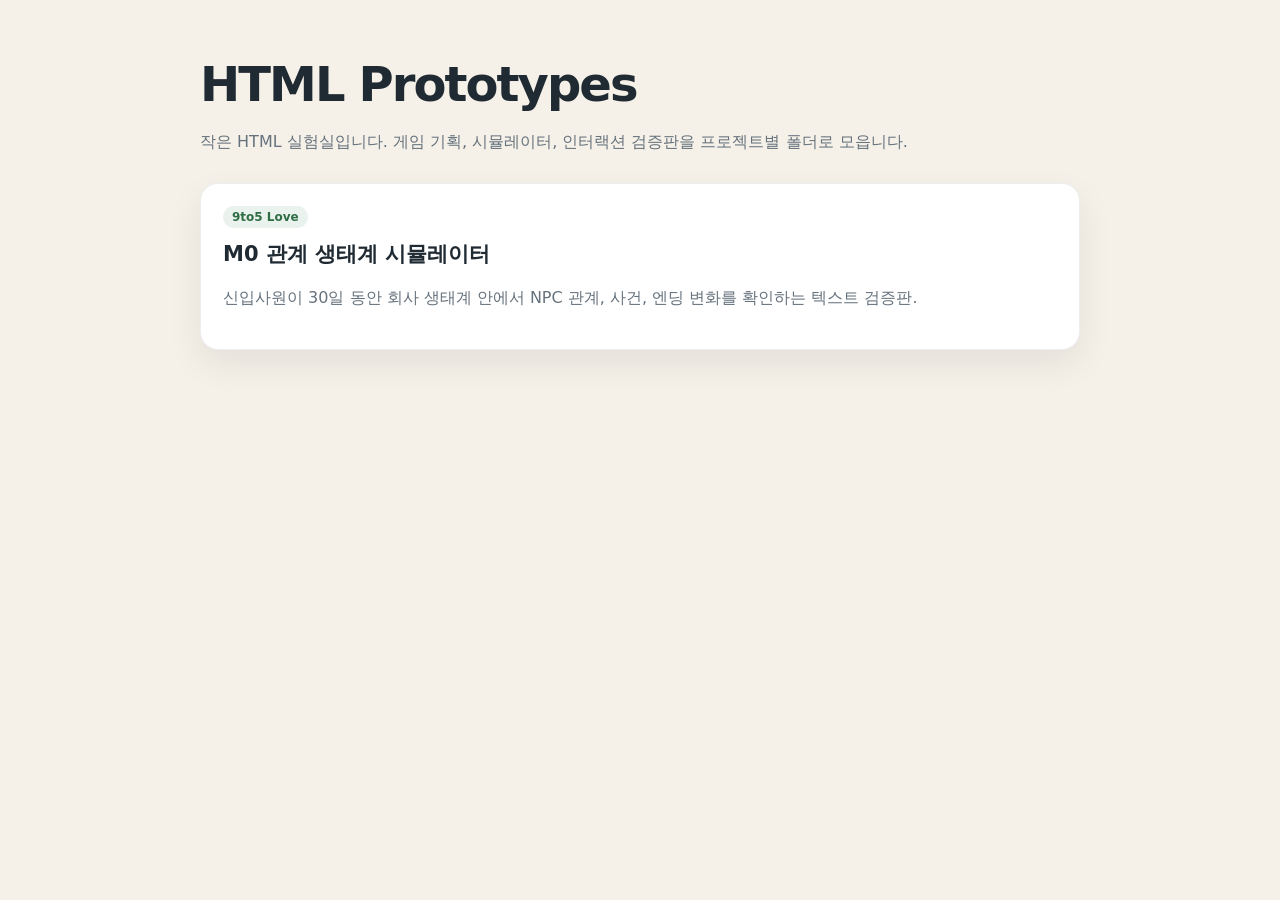
==== index.html @ ba5c9fd0 "add 9to5 relation simulator prototype" ====
<!doctype html>
<html lang="ko">
<head>
  <meta charset="utf-8" />
  <meta name="viewport" content="width=device-width, initial-scale=1" />
  <title>kkanbi HTML Prototypes</title>
  <style>
    body {
      margin: 0;
      font-family: system-ui, -apple-system, BlinkMacSystemFont, "Segoe UI", sans-serif;
      background: #f5f1e8;
      color: #1f2a33;
    }
    main {
      max-width: 880px;
      margin: 0 auto;
      padding: 56px 22px;
    }
    h1 {
      margin: 0 0 10px;
      font-size: clamp(30px, 5vw, 48px);
      letter-spacing: -0.04em;
    }
    p {
      color: #66727d;
      line-height: 1.7;
    }
    .grid {
      display: grid;
      grid-template-columns: repeat(auto-fit, minmax(260px, 1fr));
      gap: 16px;
      margin-top: 28px;
    }
    a.card {
      display: block;
      padding: 22px;
      border-radius: 18px;
      background: #fff;
      color: inherit;
      text-decoration: none;
      box-shadow: 0 14px 34px rgba(33, 40, 48, 0.08);
      border: 1px solid rgba(31, 42, 51, 0.08);
    }
    a.card:hover {
      transform: translateY(-2px);
      transition: transform 160ms ease;
    }
    .tag {
      display: inline-block;
      margin-bottom: 12px;
      padding: 4px 9px;
      border-radius: 999px;
      background: #e9f2ec;
      color: #2f6d45;
      font-size: 12px;
      font-weight: 800;
    }
    h2 {
      margin: 0 0 8px;
      font-size: 21px;
    }
  </style>
</head>
<body>
  <main>
    <h1>HTML Prototypes</h1>
    <p>작은 HTML 실험실입니다. 게임 기획, 시뮬레이터, 인터랙션 검증판을 프로젝트별 폴더로 모읍니다.</p>

    <section class="grid">
      <a class="card" href="./9to5-love/m0-relation-simulator/">
        <span class="tag">9to5 Love</span>
        <h2>M0 관계 생태계 시뮬레이터</h2>
        <p>신입사원이 30일 동안 회사 생태계 안에서 NPC 관계, 사건, 엔딩 변화를 확인하는 텍스트 검증판.</p>
      </a>
    </section>
  </main>
</body>
</html>
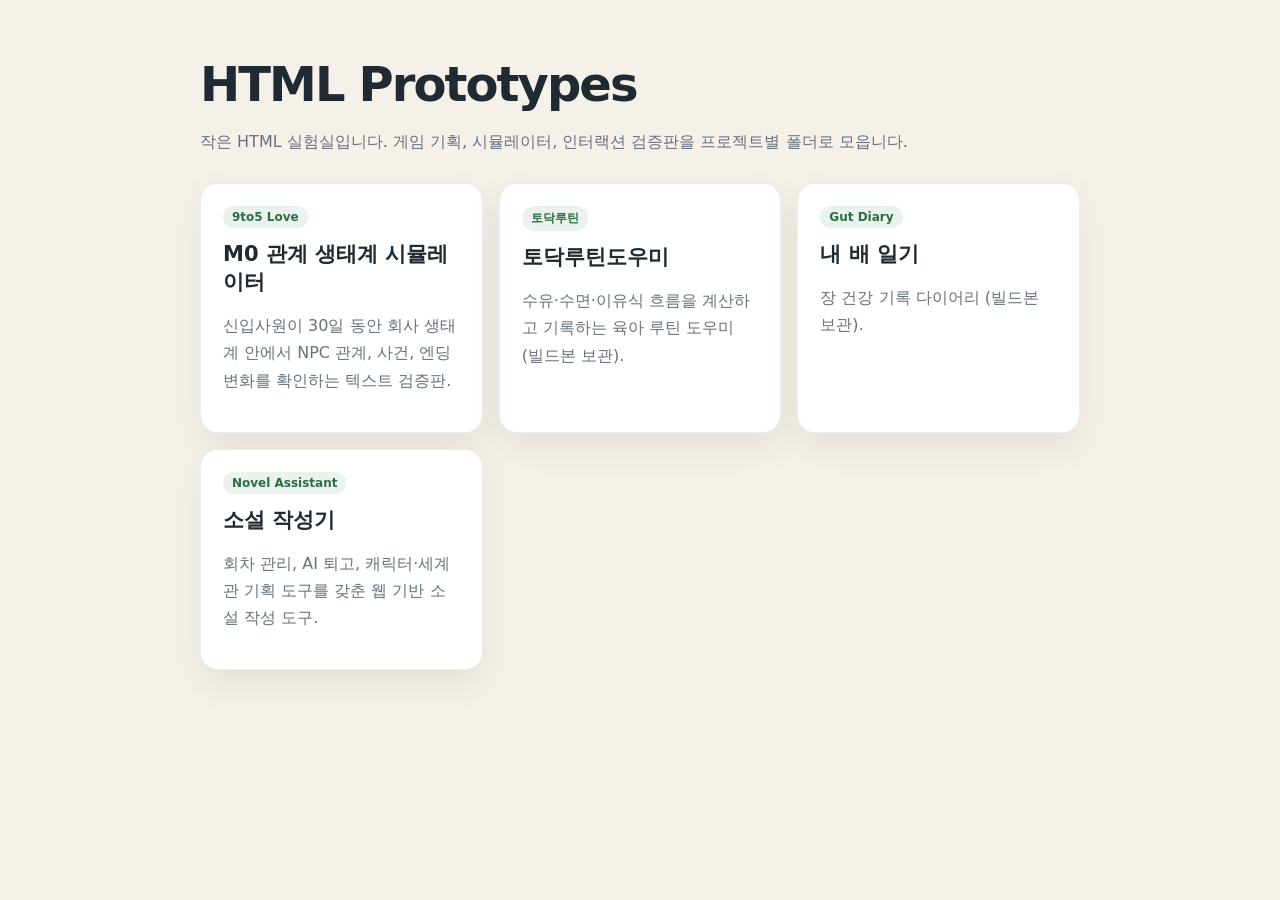
==== commit 89a93da6: "add build snapshots of todak-routine, gut-diary, novel-assistant Consolidate finished prototypes fro" ====
--- a/index.html
+++ b/index.html
@@ -72,6 +72,21 @@
         <h2>M0 관계 생태계 시뮬레이터</h2>
         <p>신입사원이 30일 동안 회사 생태계 안에서 NPC 관계, 사건, 엔딩 변화를 확인하는 텍스트 검증판.</p>
       </a>
+      <a class="card" href="./todak-routine/">
+        <span class="tag">토닥루틴</span>
+        <h2>토닥루틴도우미</h2>
+        <p>수유·수면·이유식 흐름을 계산하고 기록하는 육아 루틴 도우미 (빌드본 보관).</p>
+      </a>
+      <a class="card" href="./gut-diary/">
+        <span class="tag">Gut Diary</span>
+        <h2>내 배 일기</h2>
+        <p>장 건강 기록 다이어리 (빌드본 보관).</p>
+      </a>
+      <a class="card" href="./novel-assistant/">
+        <span class="tag">Novel Assistant</span>
+        <h2>소설 작성기</h2>
+        <p>회차 관리, AI 퇴고, 캐릭터·세계관 기획 도구를 갖춘 웹 기반 소설 작성 도구.</p>
+      </a>
     </section>
   </main>
 </body>
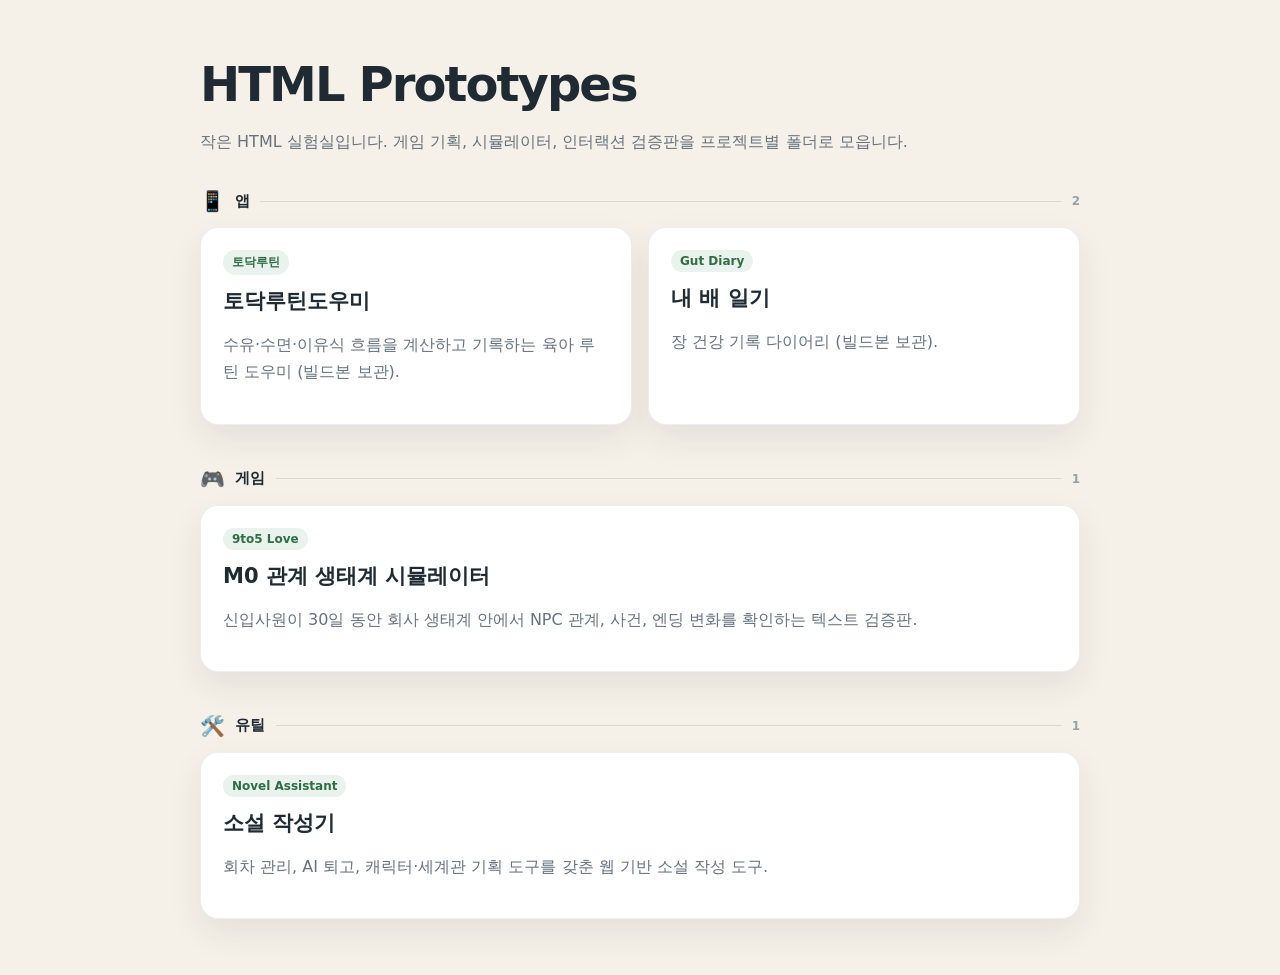
==== commit 8d3607d0: "redesign: 프로젝트 목록을 앱/게임/유틸 카테고리로 구분 (아이콘+구분선) Co-Authored-By: Claude Sonnet 5 <noreply@anthropic.com" ====
--- a/index.html
+++ b/index.html
@@ -25,11 +25,42 @@
       color: #66727d;
       line-height: 1.7;
     }
+    .category {
+      margin-top: 44px;
+    }
+    .category:first-of-type {
+      margin-top: 36px;
+    }
+    .category-header {
+      display: flex;
+      align-items: center;
+      gap: 10px;
+      margin-bottom: 16px;
+    }
+    .category-icon {
+      font-size: 20px;
+      line-height: 1;
+    }
+    .category-title {
+      font-size: 15px;
+      font-weight: 800;
+      letter-spacing: 0.02em;
+      color: #1f2a33;
+    }
+    .category-count {
+      font-size: 12px;
+      color: #97a2ab;
+      font-weight: 600;
+    }
+    .category-divider {
+      flex: 1;
+      height: 1px;
+      background: rgba(31, 42, 51, 0.12);
+    }
     .grid {
       display: grid;
       grid-template-columns: repeat(auto-fit, minmax(260px, 1fr));
       gap: 16px;
-      margin-top: 28px;
     }
     a.card {
       display: block;
@@ -66,27 +97,57 @@
     <h1>HTML Prototypes</h1>
     <p>작은 HTML 실험실입니다. 게임 기획, 시뮬레이터, 인터랙션 검증판을 프로젝트별 폴더로 모읍니다.</p>
 
-    <section class="grid">
-      <a class="card" href="./9to5-love/m0-relation-simulator/">
-        <span class="tag">9to5 Love</span>
-        <h2>M0 관계 생태계 시뮬레이터</h2>
-        <p>신입사원이 30일 동안 회사 생태계 안에서 NPC 관계, 사건, 엔딩 변화를 확인하는 텍스트 검증판.</p>
-      </a>
-      <a class="card" href="./todak-routine/">
-        <span class="tag">토닥루틴</span>
-        <h2>토닥루틴도우미</h2>
-        <p>수유·수면·이유식 흐름을 계산하고 기록하는 육아 루틴 도우미 (빌드본 보관).</p>
-      </a>
-      <a class="card" href="./gut-diary/">
-        <span class="tag">Gut Diary</span>
-        <h2>내 배 일기</h2>
-        <p>장 건강 기록 다이어리 (빌드본 보관).</p>
-      </a>
-      <a class="card" href="./novel-assistant/">
-        <span class="tag">Novel Assistant</span>
-        <h2>소설 작성기</h2>
-        <p>회차 관리, AI 퇴고, 캐릭터·세계관 기획 도구를 갖춘 웹 기반 소설 작성 도구.</p>
-      </a>
+    <section class="category">
+      <div class="category-header">
+        <span class="category-icon">📱</span>
+        <span class="category-title">앱</span>
+        <span class="category-divider"></span>
+        <span class="category-count">2</span>
+      </div>
+      <div class="grid">
+        <a class="card" href="./todak-routine/">
+          <span class="tag">토닥루틴</span>
+          <h2>토닥루틴도우미</h2>
+          <p>수유·수면·이유식 흐름을 계산하고 기록하는 육아 루틴 도우미 (빌드본 보관).</p>
+        </a>
+        <a class="card" href="./gut-diary/">
+          <span class="tag">Gut Diary</span>
+          <h2>내 배 일기</h2>
+          <p>장 건강 기록 다이어리 (빌드본 보관).</p>
+        </a>
+      </div>
+    </section>
+
+    <section class="category">
+      <div class="category-header">
+        <span class="category-icon">🎮</span>
+        <span class="category-title">게임</span>
+        <span class="category-divider"></span>
+        <span class="category-count">1</span>
+      </div>
+      <div class="grid">
+        <a class="card" href="./9to5-love/m0-relation-simulator/">
+          <span class="tag">9to5 Love</span>
+          <h2>M0 관계 생태계 시뮬레이터</h2>
+          <p>신입사원이 30일 동안 회사 생태계 안에서 NPC 관계, 사건, 엔딩 변화를 확인하는 텍스트 검증판.</p>
+        </a>
+      </div>
+    </section>
+
+    <section class="category">
+      <div class="category-header">
+        <span class="category-icon">🛠️</span>
+        <span class="category-title">유틸</span>
+        <span class="category-divider"></span>
+        <span class="category-count">1</span>
+      </div>
+      <div class="grid">
+        <a class="card" href="./novel-assistant/">
+          <span class="tag">Novel Assistant</span>
+          <h2>소설 작성기</h2>
+          <p>회차 관리, AI 퇴고, 캐릭터·세계관 기획 도구를 갖춘 웹 기반 소설 작성 도구.</p>
+        </a>
+      </div>
     </section>
   </main>
 </body>
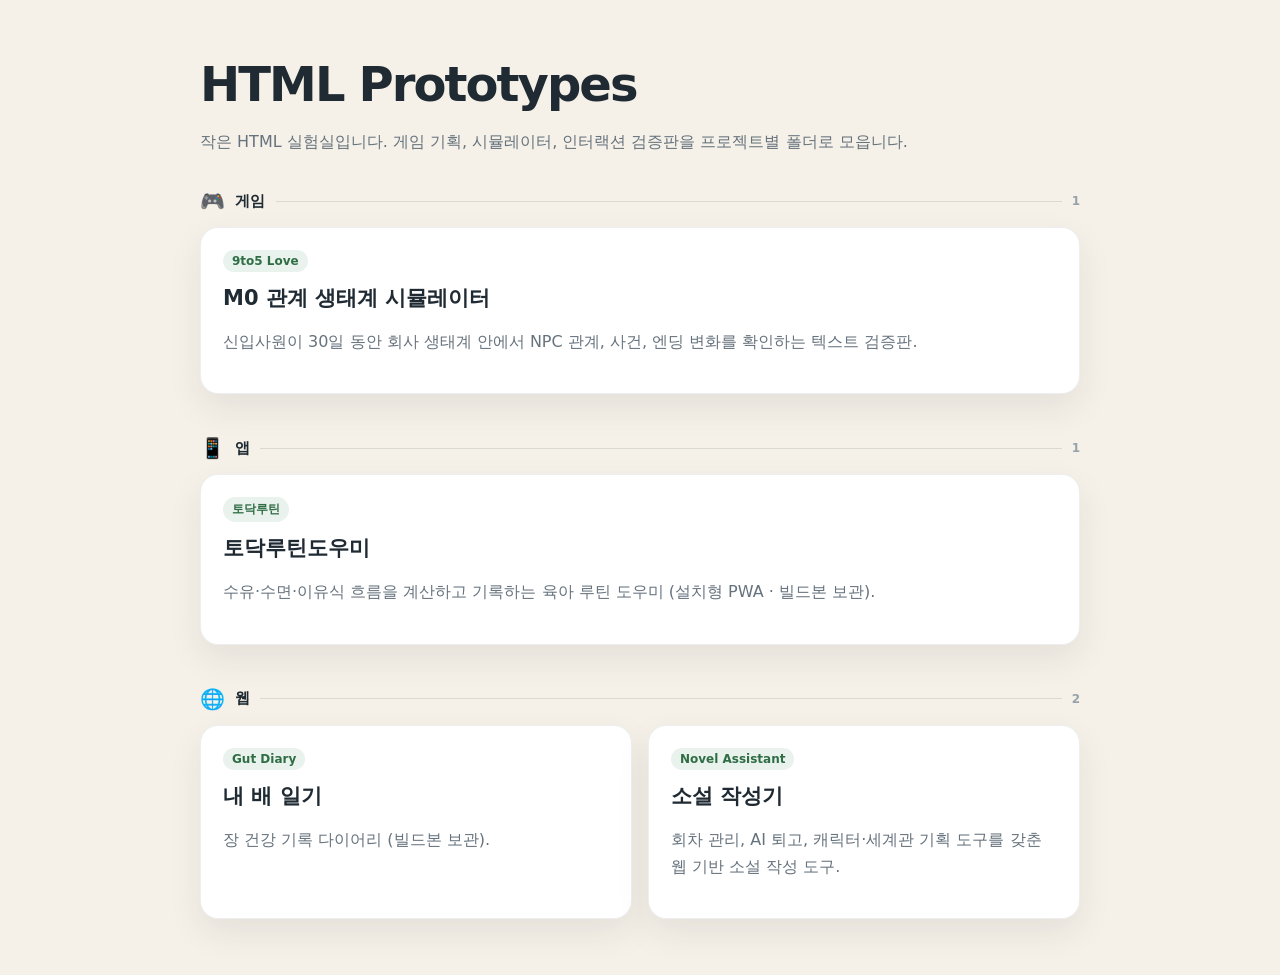
==== commit 142929f2: "fix: 유틸→웹 통합, PWA(매니페스트 있는) 토닥루틴만 앱으로 재분류 Co-Authored-By: Claude Sonnet 5 <noreply@anthropic.com>" ====
--- a/index.html
+++ b/index.html
@@ -99,27 +99,6 @@
 
     <section class="category">
       <div class="category-header">
-        <span class="category-icon">📱</span>
-        <span class="category-title">앱</span>
-        <span class="category-divider"></span>
-        <span class="category-count">2</span>
-      </div>
-      <div class="grid">
-        <a class="card" href="./todak-routine/">
-          <span class="tag">토닥루틴</span>
-          <h2>토닥루틴도우미</h2>
-          <p>수유·수면·이유식 흐름을 계산하고 기록하는 육아 루틴 도우미 (빌드본 보관).</p>
-        </a>
-        <a class="card" href="./gut-diary/">
-          <span class="tag">Gut Diary</span>
-          <h2>내 배 일기</h2>
-          <p>장 건강 기록 다이어리 (빌드본 보관).</p>
-        </a>
-      </div>
-    </section>
-
-    <section class="category">
-      <div class="category-header">
         <span class="category-icon">🎮</span>
         <span class="category-title">게임</span>
         <span class="category-divider"></span>
@@ -136,12 +115,33 @@
 
     <section class="category">
       <div class="category-header">
-        <span class="category-icon">🛠️</span>
-        <span class="category-title">유틸</span>
+        <span class="category-icon">📱</span>
+        <span class="category-title">앱</span>
         <span class="category-divider"></span>
         <span class="category-count">1</span>
       </div>
       <div class="grid">
+        <a class="card" href="./todak-routine/">
+          <span class="tag">토닥루틴</span>
+          <h2>토닥루틴도우미</h2>
+          <p>수유·수면·이유식 흐름을 계산하고 기록하는 육아 루틴 도우미 (설치형 PWA · 빌드본 보관).</p>
+        </a>
+      </div>
+    </section>
+
+    <section class="category">
+      <div class="category-header">
+        <span class="category-icon">🌐</span>
+        <span class="category-title">웹</span>
+        <span class="category-divider"></span>
+        <span class="category-count">2</span>
+      </div>
+      <div class="grid">
+        <a class="card" href="./gut-diary/">
+          <span class="tag">Gut Diary</span>
+          <h2>내 배 일기</h2>
+          <p>장 건강 기록 다이어리 (빌드본 보관).</p>
+        </a>
         <a class="card" href="./novel-assistant/">
           <span class="tag">Novel Assistant</span>
           <h2>소설 작성기</h2>
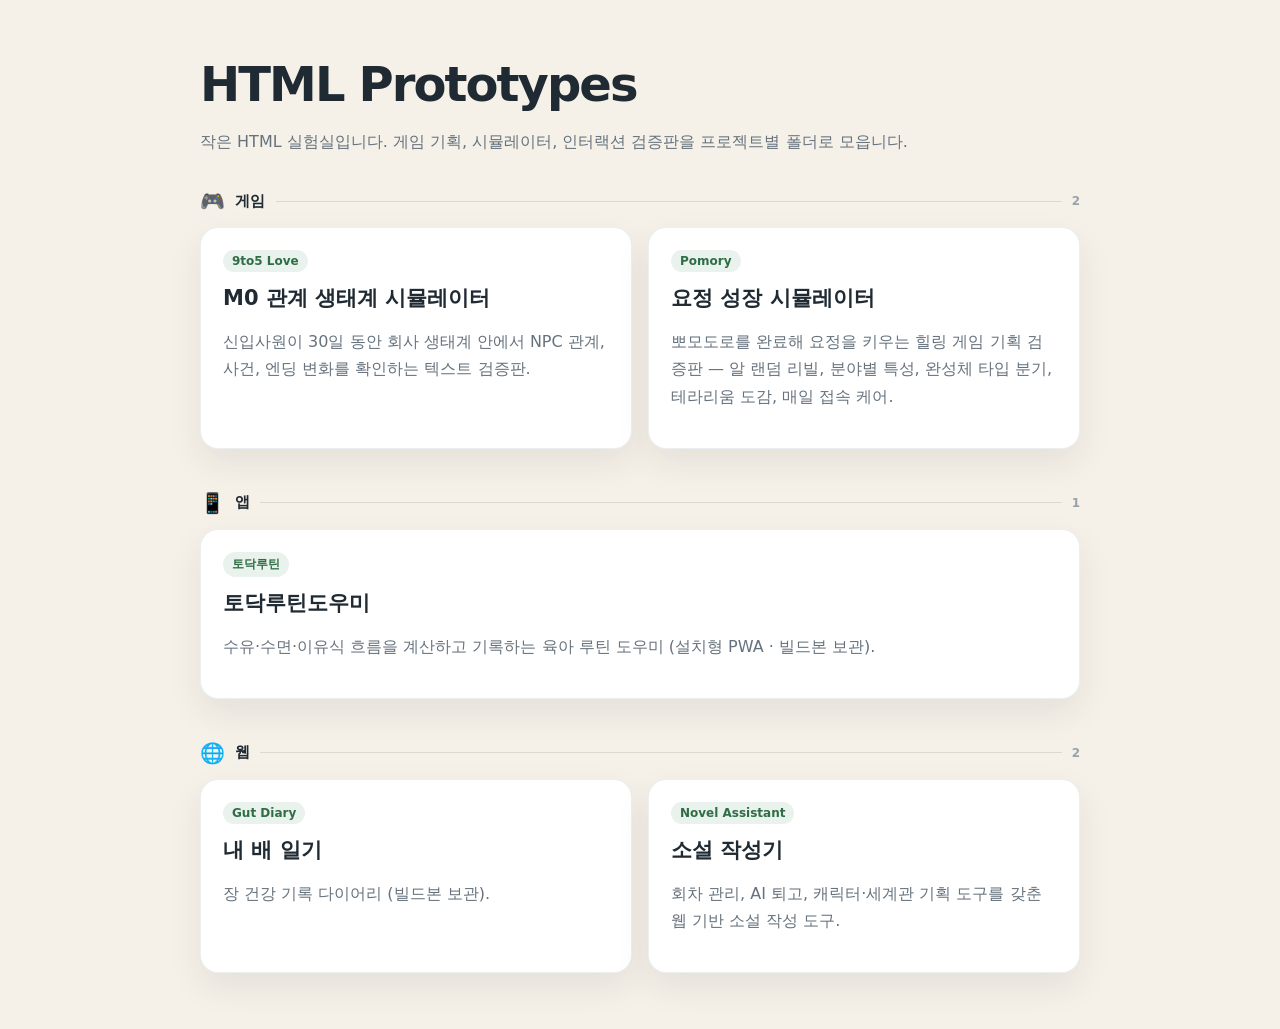
==== commit 68e447d7: "add: pomory 요정 성장 게임 프로토타입 스냅샷 - pomory/index.html: 뽀모도로 요정 육성 게임 코어 디자인 검증용 단일 HTML 시뮬레이터 (자기완결형, 외" ====
--- a/index.html
+++ b/index.html
@@ -102,13 +102,18 @@
         <span class="category-icon">🎮</span>
         <span class="category-title">게임</span>
         <span class="category-divider"></span>
-        <span class="category-count">1</span>
+        <span class="category-count">2</span>
       </div>
       <div class="grid">
         <a class="card" href="./9to5-love/m0-relation-simulator/">
           <span class="tag">9to5 Love</span>
           <h2>M0 관계 생태계 시뮬레이터</h2>
           <p>신입사원이 30일 동안 회사 생태계 안에서 NPC 관계, 사건, 엔딩 변화를 확인하는 텍스트 검증판.</p>
+        </a>
+        <a class="card" href="./pomory/">
+          <span class="tag">Pomory</span>
+          <h2>요정 성장 시뮬레이터</h2>
+          <p>뽀모도로를 완료해 요정을 키우는 힐링 게임 기획 검증판 — 알 랜덤 리빌, 분야별 특성, 완성체 타입 분기, 테라리움 도감, 매일 접속 케어.</p>
         </a>
       </div>
     </section>
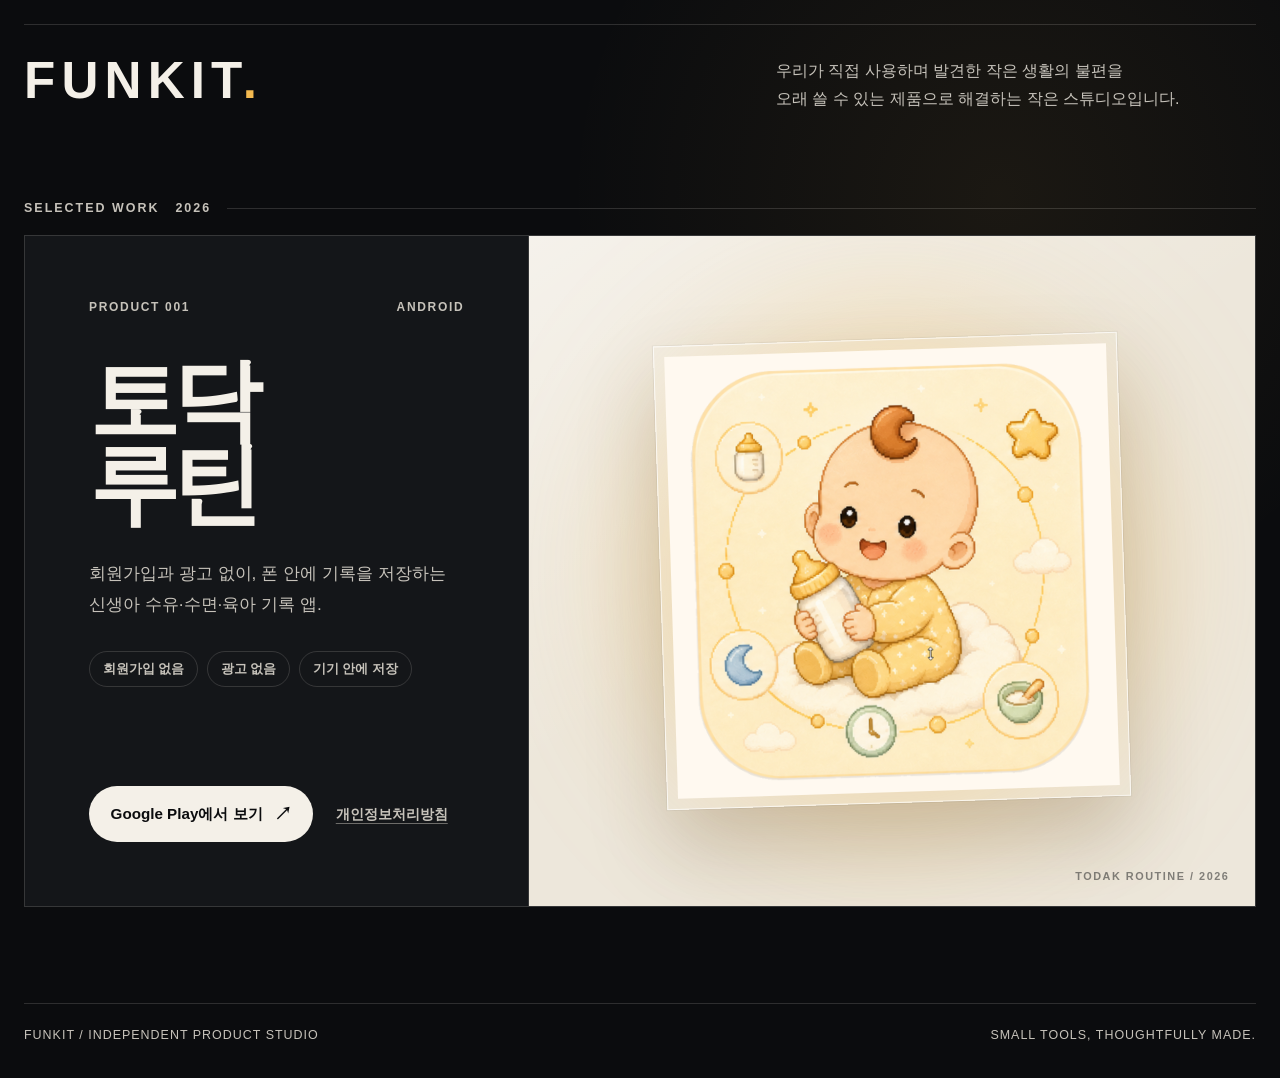
==== commit cde0fea8: "feat: FUNKIT 제품 진열장 홈페이지 추가 Co-Authored-By: Codex <noreply@openai.com>" ====
--- a/index.html
+++ b/index.html
@@ -1,159 +1,510 @@
 <!doctype html>
 <html lang="ko">
-<head>
-  <meta charset="utf-8" />
-  <meta name="viewport" content="width=device-width, initial-scale=1" />
-  <title>kkanbi HTML Prototypes</title>
-  <style>
-    body {
-      margin: 0;
-      font-family: system-ui, -apple-system, BlinkMacSystemFont, "Segoe UI", sans-serif;
-      background: #f5f1e8;
-      color: #1f2a33;
-    }
-    main {
-      max-width: 880px;
-      margin: 0 auto;
-      padding: 56px 22px;
-    }
-    h1 {
-      margin: 0 0 10px;
-      font-size: clamp(30px, 5vw, 48px);
-      letter-spacing: -0.04em;
-    }
-    p {
-      color: #66727d;
-      line-height: 1.7;
-    }
-    .category {
-      margin-top: 44px;
-    }
-    .category:first-of-type {
-      margin-top: 36px;
-    }
-    .category-header {
-      display: flex;
-      align-items: center;
-      gap: 10px;
-      margin-bottom: 16px;
-    }
-    .category-icon {
-      font-size: 20px;
-      line-height: 1;
-    }
-    .category-title {
-      font-size: 15px;
-      font-weight: 800;
-      letter-spacing: 0.02em;
-      color: #1f2a33;
-    }
-    .category-count {
-      font-size: 12px;
-      color: #97a2ab;
-      font-weight: 600;
-    }
-    .category-divider {
-      flex: 1;
-      height: 1px;
-      background: rgba(31, 42, 51, 0.12);
-    }
-    .grid {
-      display: grid;
-      grid-template-columns: repeat(auto-fit, minmax(260px, 1fr));
-      gap: 16px;
-    }
-    a.card {
-      display: block;
-      padding: 22px;
-      border-radius: 18px;
-      background: #fff;
-      color: inherit;
-      text-decoration: none;
-      box-shadow: 0 14px 34px rgba(33, 40, 48, 0.08);
-      border: 1px solid rgba(31, 42, 51, 0.08);
-    }
-    a.card:hover {
-      transform: translateY(-2px);
-      transition: transform 160ms ease;
-    }
-    .tag {
-      display: inline-block;
-      margin-bottom: 12px;
-      padding: 4px 9px;
-      border-radius: 999px;
-      background: #e9f2ec;
-      color: #2f6d45;
-      font-size: 12px;
-      font-weight: 800;
-    }
-    h2 {
-      margin: 0 0 8px;
-      font-size: 21px;
-    }
-  </style>
-</head>
-<body>
-  <main>
-    <h1>HTML Prototypes</h1>
-    <p>작은 HTML 실험실입니다. 게임 기획, 시뮬레이터, 인터랙션 검증판을 프로젝트별 폴더로 모읍니다.</p>
-
-    <section class="category">
-      <div class="category-header">
-        <span class="category-icon">🎮</span>
-        <span class="category-title">게임</span>
-        <span class="category-divider"></span>
-        <span class="category-count">2</span>
-      </div>
-      <div class="grid">
-        <a class="card" href="./9to5-love/m0-relation-simulator/">
-          <span class="tag">9to5 Love</span>
-          <h2>M0 관계 생태계 시뮬레이터</h2>
-          <p>신입사원이 30일 동안 회사 생태계 안에서 NPC 관계, 사건, 엔딩 변화를 확인하는 텍스트 검증판.</p>
-        </a>
-        <a class="card" href="./pomory/">
-          <span class="tag">Pomory</span>
-          <h2>요정 성장 시뮬레이터</h2>
-          <p>뽀모도로를 완료해 요정을 키우는 힐링 게임 기획 검증판 — 알 랜덤 리빌, 분야별 특성, 완성체 타입 분기, 테라리움 도감, 매일 접속 케어.</p>
-        </a>
-      </div>
-    </section>
-
-    <section class="category">
-      <div class="category-header">
-        <span class="category-icon">📱</span>
-        <span class="category-title">앱</span>
-        <span class="category-divider"></span>
-        <span class="category-count">1</span>
-      </div>
-      <div class="grid">
-        <a class="card" href="./todak-routine/">
-          <span class="tag">토닥루틴</span>
-          <h2>토닥루틴도우미</h2>
-          <p>수유·수면·이유식 흐름을 계산하고 기록하는 육아 루틴 도우미 (설치형 PWA · 빌드본 보관).</p>
-        </a>
-      </div>
-    </section>
-
-    <section class="category">
-      <div class="category-header">
-        <span class="category-icon">🌐</span>
-        <span class="category-title">웹</span>
-        <span class="category-divider"></span>
-        <span class="category-count">2</span>
-      </div>
-      <div class="grid">
-        <a class="card" href="./gut-diary/">
-          <span class="tag">Gut Diary</span>
-          <h2>내 배 일기</h2>
-          <p>장 건강 기록 다이어리 (빌드본 보관).</p>
-        </a>
-        <a class="card" href="./novel-assistant/">
-          <span class="tag">Novel Assistant</span>
-          <h2>소설 작성기</h2>
-          <p>회차 관리, AI 퇴고, 캐릭터·세계관 기획 도구를 갖춘 웹 기반 소설 작성 도구.</p>
-        </a>
-      </div>
-    </section>
-  </main>
-</body>
+  <head>
+    <meta charset="utf-8" />
+    <meta name="viewport" content="width=device-width, initial-scale=1" />
+    <meta name="theme-color" content="#0b0c0e" />
+    <meta
+      name="description"
+      content="FUNKIT은 직접 사용하며 발견한 작은 생활의 불편을 제품으로 해결하는 작은 스튜디오입니다."
+    />
+    <link rel="canonical" href="https://kkanbi.github.io/html-proto/" />
+    <link
+      rel="icon"
+      type="image/svg+xml"
+      href="data:image/svg+xml,%3Csvg xmlns='http://www.w3.org/2000/svg' viewBox='0 0 64 64'%3E%3Crect width='64' height='64' rx='14' fill='%230b0c0e'/%3E%3Cpath d='M20 16h27v8H29v8h15v8H29v14h-9z' fill='%23f7f4ed'/%3E%3C/svg%3E"
+    />
+    <title>FUNKIT — Small tools, thoughtfully made.</title>
+    <style>
+      :root {
+        color-scheme: dark;
+        --ink: #0b0c0e;
+        --ink-soft: #141619;
+        --paper: #f4f0e8;
+        --paper-muted: #c6c2ba;
+        --line: rgba(244, 240, 232, 0.15);
+        --accent: #f3b94f;
+        --content: 1240px;
+      }
+
+      *,
+      *::before,
+      *::after {
+        box-sizing: border-box;
+      }
+
+      html {
+        scroll-behavior: smooth;
+      }
+
+      body {
+        margin: 0;
+        min-width: 320px;
+        background:
+          radial-gradient(circle at 78% 18%, rgba(243, 185, 79, 0.07), transparent 27rem),
+          var(--ink);
+        color: var(--paper);
+        font-family: Inter, Pretendard, "Noto Sans KR", -apple-system, BlinkMacSystemFont,
+          "Segoe UI", sans-serif;
+        -webkit-font-smoothing: antialiased;
+      }
+
+      a {
+        color: inherit;
+      }
+
+      img {
+        display: block;
+        max-width: 100%;
+      }
+
+      .skip-link {
+        position: fixed;
+        top: 0.75rem;
+        left: 0.75rem;
+        z-index: 20;
+        transform: translateY(-180%);
+        border-radius: 999px;
+        background: var(--paper);
+        color: var(--ink);
+        padding: 0.75rem 1rem;
+        font-weight: 700;
+        text-decoration: none;
+        transition: transform 160ms ease;
+      }
+
+      .skip-link:focus {
+        transform: translateY(0);
+      }
+
+      .site-shell {
+        width: min(calc(100% - 3rem), var(--content));
+        margin: 0 auto;
+      }
+
+      .site-header {
+        display: grid;
+        grid-template-columns: 1fr minmax(18rem, 30rem);
+        align-items: start;
+        gap: 3rem;
+        padding: 2rem 0 5.5rem;
+        border-top: 1px solid var(--line);
+        margin-top: 1.5rem;
+      }
+
+      .wordmark {
+        margin: 0;
+        font-size: clamp(2rem, 4vw, 4.25rem);
+        font-weight: 850;
+        letter-spacing: 0.12em;
+        line-height: 0.95;
+      }
+
+      .wordmark-dot {
+        color: var(--accent);
+      }
+
+      .studio-intro {
+        margin: 0;
+        color: var(--paper-muted);
+        font-size: clamp(1rem, 1.2vw, 1.125rem);
+        line-height: 1.75;
+        word-break: keep-all;
+      }
+
+      .collection {
+        padding-bottom: 6rem;
+      }
+
+      .collection-header {
+        display: flex;
+        align-items: center;
+        gap: 1rem;
+        margin-bottom: 1.25rem;
+        color: var(--paper-muted);
+        font-size: 0.78rem;
+        font-weight: 700;
+        letter-spacing: 0.16em;
+        text-transform: uppercase;
+      }
+
+      .collection-header::after {
+        content: "";
+        height: 1px;
+        flex: 1;
+        background: var(--line);
+      }
+
+      .product-grid {
+        display: grid;
+        gap: 1.5rem;
+      }
+
+      .product-card {
+        position: relative;
+        isolation: isolate;
+        display: grid;
+        grid-template-columns: minmax(20rem, 0.82fr) minmax(22rem, 1.18fr);
+        min-height: min(42rem, calc(100svh - 12rem));
+        overflow: hidden;
+        border: 1px solid var(--line);
+        background: var(--ink-soft);
+      }
+
+      .product-copy {
+        display: flex;
+        flex-direction: column;
+        justify-content: space-between;
+        gap: 4rem;
+        padding: clamp(2rem, 5vw, 4.5rem);
+        border-right: 1px solid var(--line);
+      }
+
+      .product-index {
+        display: flex;
+        justify-content: space-between;
+        gap: 1rem;
+        color: var(--paper-muted);
+        font-size: 0.75rem;
+        font-weight: 700;
+        letter-spacing: 0.14em;
+        text-transform: uppercase;
+      }
+
+      .product-title {
+        margin: 2.75rem 0 0;
+        font-size: clamp(3.1rem, 7vw, 6.75rem);
+        font-weight: 760;
+        letter-spacing: -0.075em;
+        line-height: 0.94;
+      }
+
+      .product-description {
+        max-width: 31rem;
+        margin: 2rem 0 0;
+        color: var(--paper-muted);
+        font-size: clamp(1rem, 1.35vw, 1.2rem);
+        line-height: 1.75;
+        word-break: keep-all;
+      }
+
+      .product-details {
+        display: flex;
+        flex-wrap: wrap;
+        gap: 0.55rem;
+        margin: 2rem 0 0;
+        padding: 0;
+        list-style: none;
+      }
+
+      .product-details li {
+        border: 1px solid var(--line);
+        border-radius: 999px;
+        padding: 0.55rem 0.8rem;
+        color: var(--paper-muted);
+        font-size: 0.8rem;
+        font-weight: 650;
+      }
+
+      .product-actions {
+        display: flex;
+        align-items: center;
+        flex-wrap: wrap;
+        gap: 1rem 1.4rem;
+      }
+
+      .primary-action {
+        display: inline-flex;
+        align-items: center;
+        justify-content: center;
+        gap: 0.7rem;
+        min-height: 3.5rem;
+        border-radius: 999px;
+        background: var(--paper);
+        color: var(--ink);
+        padding: 0.9rem 1.35rem;
+        font-size: 0.95rem;
+        font-weight: 800;
+        text-decoration: none;
+        transition: transform 180ms ease, background-color 180ms ease;
+      }
+
+      .primary-action::after {
+        content: "↗";
+        font-size: 1.1rem;
+      }
+
+      .primary-action:hover {
+        transform: translateY(-2px);
+        background: #ffffff;
+      }
+
+      .secondary-action {
+        color: var(--paper-muted);
+        font-size: 0.9rem;
+        font-weight: 650;
+        text-underline-offset: 0.3em;
+        text-decoration-color: rgba(198, 194, 186, 0.5);
+      }
+
+      .secondary-action:hover {
+        color: var(--paper);
+      }
+
+      .primary-action:focus-visible,
+      .secondary-action:focus-visible {
+        outline: 3px solid var(--accent);
+        outline-offset: 4px;
+      }
+
+      .product-artwork {
+        position: relative;
+        display: grid;
+        place-items: center;
+        min-height: 34rem;
+        overflow: hidden;
+        background:
+          linear-gradient(145deg, rgba(255, 255, 255, 0.45), transparent 46%),
+          #ede7db;
+      }
+
+      .product-artwork::before {
+        content: "";
+        position: absolute;
+        width: 68%;
+        aspect-ratio: 1;
+        border-radius: 50%;
+        background: rgba(243, 185, 79, 0.35);
+        filter: blur(5rem);
+      }
+
+      .product-artwork::after {
+        content: "TODAK ROUTINE / 2026";
+        position: absolute;
+        right: 1.6rem;
+        bottom: 1.5rem;
+        color: rgba(11, 12, 14, 0.48);
+        font-size: 0.68rem;
+        font-weight: 800;
+        letter-spacing: 0.14em;
+      }
+
+      .app-icon-frame {
+        position: relative;
+        width: min(64%, 30rem);
+        margin: 0;
+        padding: 0.65rem;
+        border: 1px solid rgba(255, 255, 255, 0.72);
+        box-shadow:
+          0 2.5rem 5rem rgba(83, 55, 18, 0.22),
+          0 0 0 1px rgba(11, 12, 14, 0.05);
+        transform: rotate(-1.8deg);
+        transition: transform 520ms cubic-bezier(0.2, 0.8, 0.2, 1), box-shadow 520ms ease;
+      }
+
+      .app-icon-frame img {
+        width: 100%;
+        height: auto;
+      }
+
+      .product-card:hover .app-icon-frame {
+        transform: rotate(0deg) translateY(-0.4rem) scale(1.012);
+        box-shadow:
+          0 3rem 6.5rem rgba(83, 55, 18, 0.27),
+          0 0 0 1px rgba(11, 12, 14, 0.05);
+      }
+
+      .site-footer {
+        display: flex;
+        justify-content: space-between;
+        gap: 1.5rem;
+        padding: 1.5rem 0 2.25rem;
+        border-top: 1px solid var(--line);
+        color: var(--paper-muted);
+        font-size: 0.78rem;
+        letter-spacing: 0.08em;
+        text-transform: uppercase;
+      }
+
+      @media (max-width: 860px) {
+        .site-shell {
+          width: min(calc(100% - 2rem), var(--content));
+        }
+
+        .site-header {
+          grid-template-columns: 1fr;
+          gap: 1.5rem;
+          padding-bottom: 3.5rem;
+        }
+
+        .studio-intro {
+          max-width: 37rem;
+        }
+
+        .product-card {
+          grid-template-columns: 1fr;
+          min-height: 0;
+        }
+
+        .product-copy {
+          border-right: 0;
+          border-bottom: 1px solid var(--line);
+        }
+
+        .product-artwork {
+          min-height: min(76vw, 38rem);
+        }
+
+        .app-icon-frame {
+          width: min(58%, 25rem);
+        }
+      }
+
+      @media (max-width: 540px) {
+        .site-header {
+          margin-top: 1rem;
+          padding-top: 1.25rem;
+        }
+
+        .collection {
+          padding-bottom: 3.5rem;
+        }
+
+        .product-copy {
+          gap: 3rem;
+          padding: 1.5rem;
+        }
+
+        .product-index {
+          font-size: 0.68rem;
+        }
+
+        .product-title {
+          margin-top: 2rem;
+          font-size: clamp(3rem, 18vw, 4.75rem);
+        }
+
+        .product-description {
+          margin-top: 1.5rem;
+        }
+
+        .product-actions {
+          align-items: stretch;
+          flex-direction: column;
+        }
+
+        .primary-action {
+          width: 100%;
+        }
+
+        .secondary-action {
+          align-self: center;
+          padding: 0.5rem;
+        }
+
+        .product-artwork {
+          min-height: 25rem;
+        }
+
+        .app-icon-frame {
+          width: min(74%, 20rem);
+        }
+
+        .product-artwork::after {
+          right: 1rem;
+          bottom: 1rem;
+        }
+
+        .site-footer {
+          flex-direction: column;
+          gap: 0.5rem;
+        }
+      }
+
+      @media (prefers-reduced-motion: reduce) {
+        html {
+          scroll-behavior: auto;
+        }
+
+        *,
+        *::before,
+        *::after {
+          transition-duration: 0.01ms !important;
+        }
+      }
+    </style>
+  </head>
+  <body>
+    <a class="skip-link" href="#products">제품으로 바로가기</a>
+
+    <div class="site-shell">
+      <header class="site-header">
+        <p class="wordmark" aria-label="펀킷">FUNKIT<span class="wordmark-dot">.</span></p>
+        <p class="studio-intro">
+          우리가 직접 사용하며 발견한 작은 생활의 불편을<br />
+          오래 쓸 수 있는 제품으로 해결하는 작은 스튜디오입니다.
+        </p>
+      </header>
+
+      <main id="products" class="collection">
+        <div class="collection-header" aria-hidden="true">
+          <span>Selected work</span>
+          <span>2026</span>
+        </div>
+
+        <div class="product-grid">
+          <!-- 다음 제품은 이 article.product-card을 복제해 같은 형식으로 추가합니다. -->
+          <article class="product-card">
+            <div class="product-copy">
+              <div>
+                <div class="product-index">
+                  <span>Product 001</span>
+                  <span>Android</span>
+                </div>
+                <h1 class="product-title">토닥<br />루틴</h1>
+                <p class="product-description">
+                  회원가입과 광고 없이, 폰 안에 기록을 저장하는 신생아 수유·수면·육아 기록 앱.
+                </p>
+                <ul class="product-details" aria-label="주요 특징">
+                  <li>회원가입 없음</li>
+                  <li>광고 없음</li>
+                  <li>기기 안에 저장</li>
+                </ul>
+              </div>
+
+              <div class="product-actions">
+                <a
+                  class="primary-action"
+                  href="https://play.google.com/store/apps/details?id=com.kkanbi.todakroutine"
+                  target="_blank"
+                  rel="noopener noreferrer"
+                >
+                  Google Play에서 보기
+                </a>
+                <a class="secondary-action" href="./todak-routine/privacy.html">
+                  개인정보처리방침
+                </a>
+              </div>
+            </div>
+
+            <div class="product-artwork" aria-label="토닥루틴 앱 아이콘 전시">
+              <figure class="app-icon-frame">
+                <img
+                  src="./assets/todak-routine-icon.png"
+                  width="1024"
+                  height="1024"
+                  alt="토닥루틴 앱 아이콘. 젖병을 든 아기와 수유, 수면, 이유식, 시간 기록을 상징하는 그림"
+                />
+              </figure>
+            </div>
+          </article>
+        </div>
+      </main>
+
+      <footer class="site-footer">
+        <span>FUNKIT / Independent product studio</span>
+        <span>Small tools, thoughtfully made.</span>
+      </footer>
+    </div>
+  </body>
 </html>
